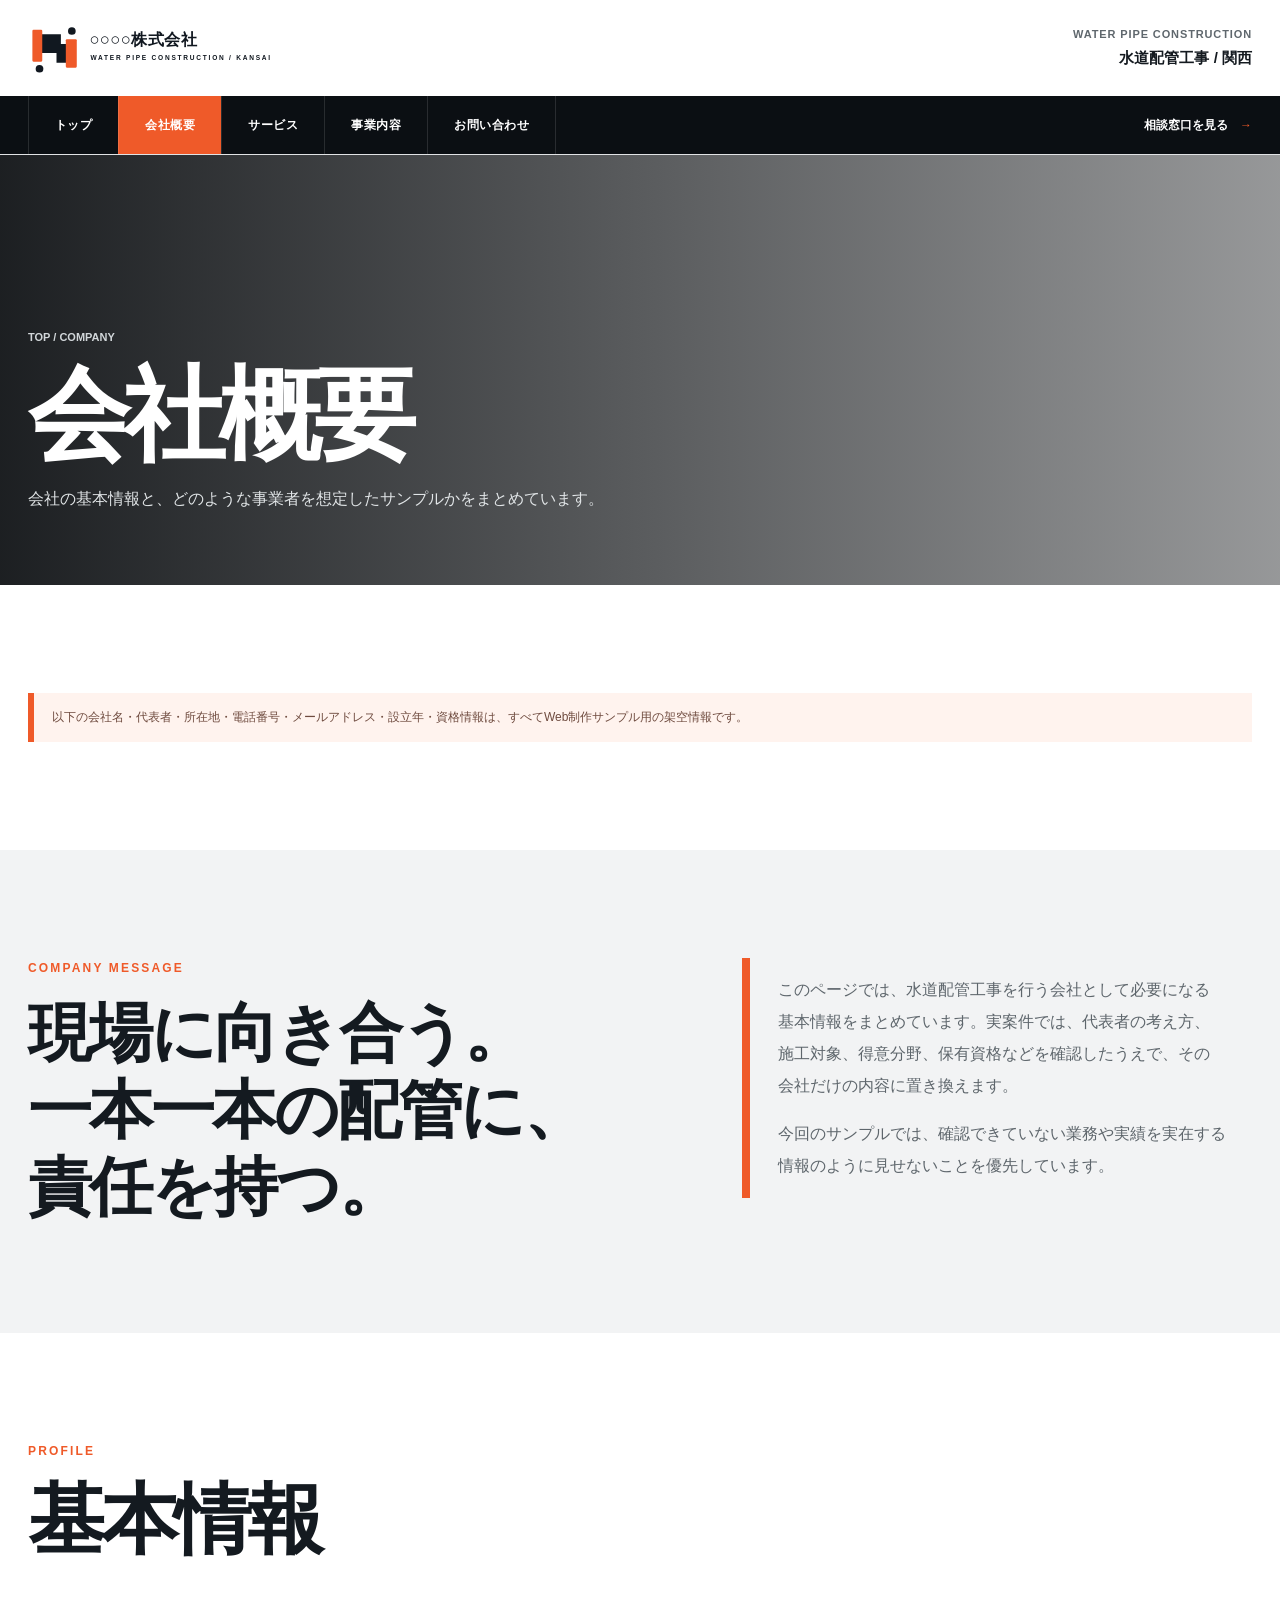
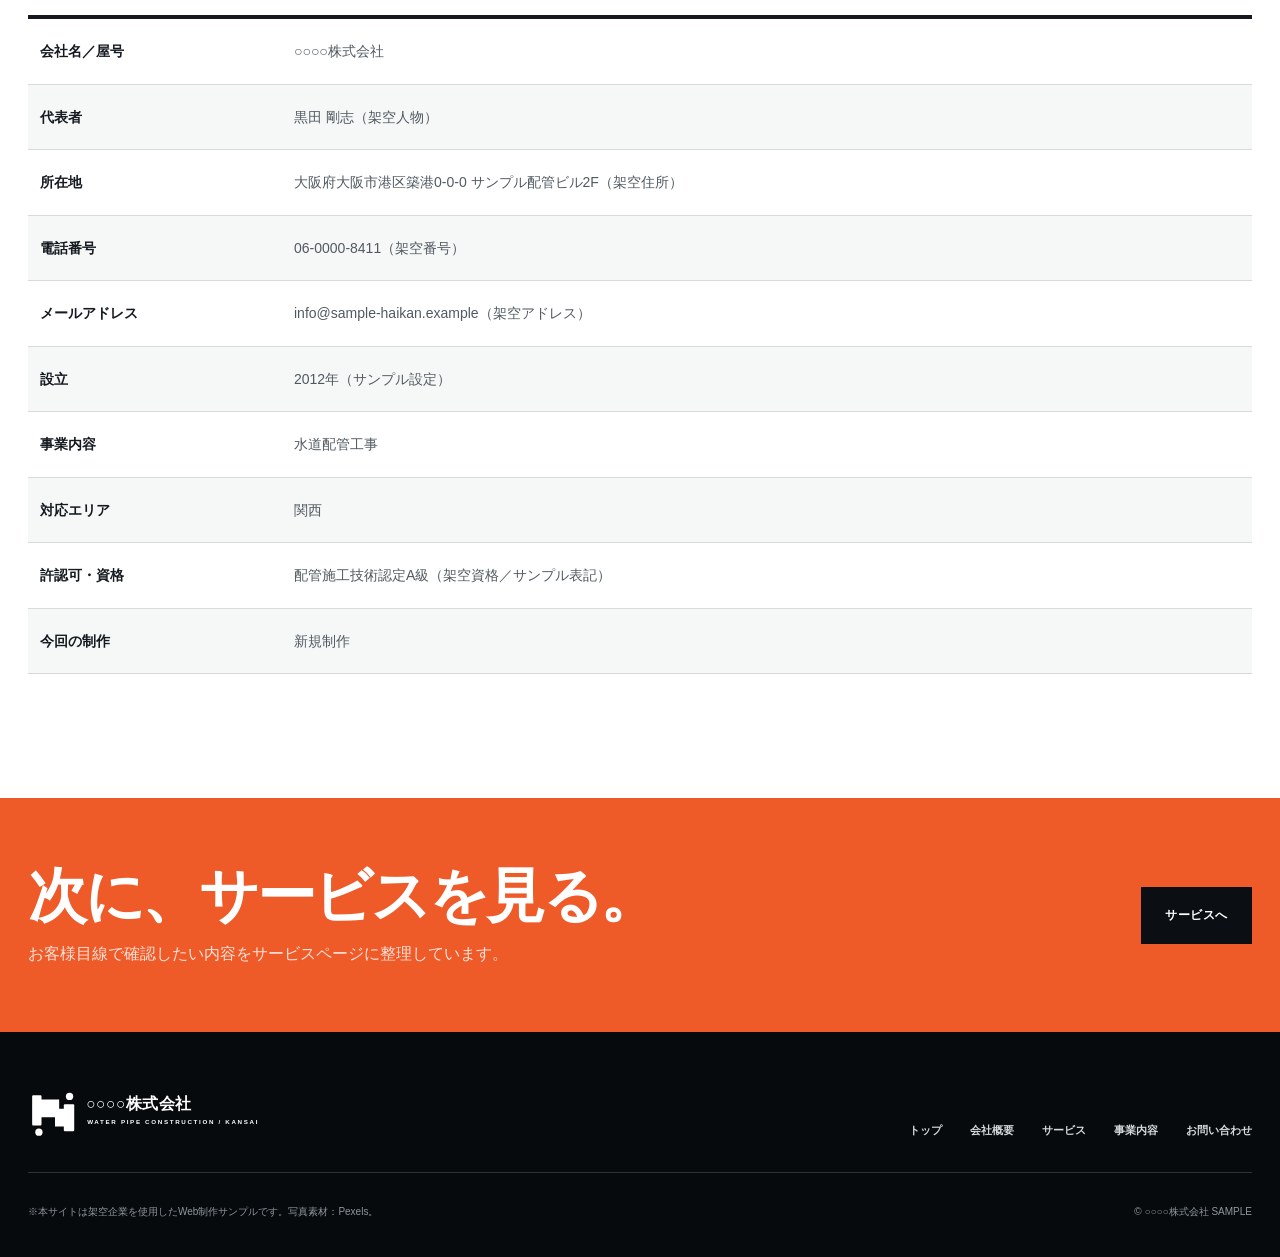
==== about.html @ ca03b002 "会社概要ページを作成" ====
<!doctype html>
<html lang="ja">
<head>
  <meta charset="utf-8">
  <meta name="viewport" content="width=device-width, initial-scale=1">
  <meta name="description" content="○○○○株式会社の会社概要サンプル。水道配管工事会社を想定した架空情報を掲載しています。">
  <title>会社概要 | ○○○○株式会社</title>
  <link rel="icon" href="assets/logo.svg" type="image/svg+xml">
  <link rel="stylesheet" href="css/style.css"><link rel="stylesheet" href="css/japanese-wrap.css">
</head>
<body>
<header class="site-header"><div class="container header-inner"><a class="logo" href="index.html"><img src="assets/logo.svg" alt="○○○○株式会社"></a><div class="header-right"><div class="header-tag">WATER PIPE CONSTRUCTION<strong>水道配管工事 / 関西</strong></div><button class="menu-button" type="button" aria-expanded="false">MENU</button></div></div><div class="main-nav"><div class="container nav-inner"><nav class="site-nav" aria-label="メインナビゲーション"><a href="index.html">トップ</a><a href="about.html" aria-current="page">会社概要</a><a href="service.html">サービス</a><a href="business.html">事業内容</a><a href="contact.html">お問い合わせ</a></nav><a class="nav-cta" href="contact.html">相談窓口を見る</a></div></div></header>
<main>
  <section class="page-hero about"><div class="container page-hero-inner"><p class="breadcrumb">TOP / COMPANY</p><h1>会社概要</h1><p>会社の基本情報と、どのような事業者を想定したサンプルかをまとめています。</p></div></section>
  <section class="section"><div class="container"><p class="sample-note">以下の会社名・代表者・所在地・電話番号・メールアドレス・設立年・資格情報は、すべてWeb制作サンプル用の架空情報です。</p></div></section>
  <section class="section section-light"><div class="container company-message"><div><p class="kicker">COMPANY MESSAGE</p><h2 class="jp-flow"><span class="jp-phrase">現場に向き合う。</span><wbr><span class="jp-phrase">一本一本の配管に、</span><wbr><span class="jp-phrase">責任を持つ。</span></h2></div><div class="side"><p>このページでは、水道配管工事を行う会社として必要になる基本情報をまとめています。実案件では、代表者の考え方、施工対象、得意分野、保有資格などを確認したうえで、その会社だけの内容に置き換えます。</p><p>今回のサンプルでは、確認できていない業務や実績を実在する情報のように見せないことを優先しています。</p></div></div></section>
  <section class="section"><div class="container"><p class="kicker">PROFILE</p><h2 class="display-title">基本情報</h2><dl class="company-table">
    <div class="company-row"><dt>会社名／屋号</dt><dd>○○○○株式会社</dd></div>
    <div class="company-row"><dt>代表者</dt><dd>黒田 剛志（架空人物）</dd></div>
    <div class="company-row"><dt>所在地</dt><dd>大阪府大阪市港区築港0-0-0 サンプル配管ビル2F（架空住所）</dd></div>
    <div class="company-row"><dt>電話番号</dt><dd>06-0000-8411（架空番号）</dd></div>
    <div class="company-row"><dt>メールアドレス</dt><dd>info@sample-haikan.example（架空アドレス）</dd></div>
    <div class="company-row"><dt>設立</dt><dd>2012年（サンプル設定）</dd></div>
    <div class="company-row"><dt>事業内容</dt><dd>水道配管工事</dd></div>
    <div class="company-row"><dt>対応エリア</dt><dd>関西</dd></div>
    <div class="company-row"><dt>許認可・資格</dt><dd>配管施工技術認定A級（架空資格／サンプル表記）</dd></div>
    <div class="company-row"><dt>今回の制作</dt><dd>新規制作</dd></div>
  </dl></div></section>
  <section class="cta"><div class="container cta-inner"><div><h2>次に、サービスを見る。</h2><p>お客様目線で確認したい内容をサービスページに整理しています。</p></div><a class="button button-dark" href="service.html">サービスへ</a></div></section>
</main>
<footer class="site-footer"><div class="container"><div class="footer-main"><a class="footer-logo" href="index.html"><img src="assets/logo.svg" alt="○○○○株式会社"></a><nav class="footer-nav" aria-label="フッターナビ"><a href="index.html">トップ</a><a href="about.html">会社概要</a><a href="service.html">サービス</a><a href="business.html">事業内容</a><a href="contact.html">お問い合わせ</a></nav></div><div class="footer-bottom"><p>※本サイトは架空企業を使用したWeb制作サンプルです。写真素材：Pexels。</p><p>© ○○○○株式会社 SAMPLE</p></div></div></footer><script src="js/main.js"></script>
</body></html>
---- css/style.css ----
:root{
  --black:#0b0f13;
  --ink:#141a20;
  --steel:#303a43;
  --gray:#6d747a;
  --line:#d8dadd;
  --light:#f2f3f4;
  --white:#fff;
  --orange:#ef5a29;
  --orange-deep:#c94319;
  --max:1240px;
}
*{box-sizing:border-box}
html{scroll-behavior:smooth}
body{margin:0;background:#fff;color:var(--ink);font-family:"Yu Gothic","Hiragino Kaku Gothic ProN",Meiryo,sans-serif;line-height:1.75;-webkit-font-smoothing:antialiased}
a{color:inherit;text-decoration:none}
img{display:block;max-width:100%}
button,input,textarea{font:inherit}
.container{width:min(calc(100% - 56px),var(--max));margin-inline:auto}
.section{padding:108px 0}
.section-dark{background:var(--black);color:#fff}
.section-light{background:var(--light)}
.kicker{margin:0 0 16px;color:var(--orange);font-family:Arial,sans-serif;font-size:12px;font-weight:900;letter-spacing:.18em;text-transform:uppercase}
.display-title{margin:0;font-size:clamp(42px,6vw,82px);font-weight:900;line-height:1.08;letter-spacing:-.05em}
.lead{max-width:760px;margin:24px 0 0;color:var(--gray);font-size:16px;line-height:2}
.section-dark .lead{color:#c8cdd1}
.sample-note{margin:0;padding:14px 18px;border-left:6px solid var(--orange);background:#fff3ee;color:#6f4b3f;font-size:12px}

/* header */
.site-header{position:relative;z-index:50;background:#fff;border-bottom:1px solid #e1e3e5}
.header-inner{min-height:96px;display:flex;align-items:center;justify-content:space-between;gap:30px}
.logo img{width:285px;height:auto}
.header-right{display:flex;align-items:center;gap:28px}
.header-tag{font-size:11px;font-weight:900;letter-spacing:.08em;color:#5f676d;text-align:right}
.header-tag strong{display:block;color:var(--ink);font-size:15px;letter-spacing:0}
.menu-button{display:none;border:0;background:var(--black);color:#fff;padding:12px 15px;font-size:11px;font-weight:900;letter-spacing:.12em}
.main-nav{background:var(--black);color:#fff}
.nav-inner{min-height:58px;display:flex;align-items:center;justify-content:space-between;gap:28px}
.site-nav{display:flex;align-items:stretch}
.site-nav a{display:flex;align-items:center;min-height:58px;padding:0 26px;border-left:1px solid rgba(255,255,255,.12);font-size:12px;font-weight:900;letter-spacing:.04em}
.site-nav a:last-child{border-right:1px solid rgba(255,255,255,.12)}
.site-nav a:hover,.site-nav a[aria-current="page"]{background:var(--orange)}
.nav-cta{display:inline-flex;align-items:center;gap:12px;color:#fff;font-size:12px;font-weight:900}
.nav-cta::after{content:"→";color:var(--orange)}

/* buttons */
.button{display:inline-flex;align-items:center;justify-content:center;min-width:205px;padding:16px 22px;border:2px solid var(--ink);background:#fff;color:var(--ink);font-size:12px;font-weight:900;letter-spacing:.05em;transition:.2s}
.button:hover{transform:translateY(-2px)}
.button-orange{border-color:var(--orange);background:var(--orange);color:#fff}
.button-orange:hover{background:var(--orange-deep);border-color:var(--orange-deep)}
.button-dark{border-color:var(--black);background:var(--black);color:#fff}
.button-white{border-color:#fff;background:#fff;color:var(--black)}
.text-link{display:inline-flex;align-items:center;gap:12px;font-size:12px;font-weight:900;border-bottom:2px solid var(--orange);padding-bottom:5px}

/* home hero */
.home-hero{position:relative;min-height:760px;background-image:linear-gradient(90deg,rgba(5,8,11,.90) 0%,rgba(5,8,11,.78) 44%,rgba(5,8,11,.28) 72%,rgba(5,8,11,.12) 100%),url("https://images.pexels.com/photos/27354191/pexels-photo-27354191/free-photo-of-welder-s-job.jpeg?auto=compress&dpr=1&w=1800");background-size:cover;background-position:center;color:#fff}
.hero-inner{min-height:760px;display:flex;flex-direction:column;justify-content:center;align-items:flex-start;padding:88px 0 110px}
.hero-tag{display:inline-flex;align-items:center;gap:14px;margin:0 0 26px;font-family:Arial,sans-serif;font-size:12px;font-weight:900;letter-spacing:.16em}
.hero-tag::before{content:"";width:54px;height:7px;background:var(--orange)}
.home-hero h1{max-width:1020px;margin:0;font-size:clamp(62px,9vw,122px);line-height:.93;letter-spacing:-.07em;font-weight:900;text-shadow:0 4px 26px rgba(0,0,0,.25)}
.home-hero h1 em{display:block;color:var(--orange);font-style:normal}
.hero-text{max-width:690px;margin:32px 0 0;color:#e4e7e9;font-size:16px;line-height:2}
.hero-actions{display:flex;gap:14px;flex-wrap:wrap;margin-top:34px}
.hero-corner{position:absolute;right:0;bottom:0;width:min(48vw,650px);background:var(--orange);color:#fff;padding:26px 40px 24px;display:grid;grid-template-columns:1fr 1fr;gap:26px}
.hero-corner small{display:block;font:900 10px/1.2 Arial,sans-serif;letter-spacing:.14em;opacity:.75}
.hero-corner strong{display:block;margin-top:5px;font-size:20px;line-height:1.35}

/* bold intro */
.intro-grid{display:grid;grid-template-columns:330px 1fr;gap:92px;align-items:start}
.intro-index{font:900 clamp(96px,13vw,170px)/.8 Arial,sans-serif;color:#e1e4e6;letter-spacing:-.09em}
.intro-copy h2{max-width:840px;margin:0;font-size:clamp(40px,5.4vw,72px);font-weight:900;line-height:1.18;letter-spacing:-.045em}
.intro-copy p{max-width:760px;margin:26px 0 0;color:var(--gray);font-size:15px;line-height:2}

/* services on home */
.impact-list{margin-top:54px;border-top:4px solid var(--ink)}
.impact-row{display:grid;grid-template-columns:130px 1fr 260px;gap:34px;align-items:center;padding:36px 0;border-bottom:1px solid var(--line)}
.impact-row .num{font:900 46px/1 Arial,sans-serif;color:#b5bac0}
.impact-row h3{margin:0;font-size:30px;line-height:1.35;font-weight:900}
.impact-row p{margin:8px 0 0;color:var(--gray);font-size:13px}
.impact-row aside{padding-left:22px;border-left:1px solid var(--line);color:#747a80;font-size:12px}

/* full photo statement */
.photo-statement{min-height:620px;position:relative;background-image:linear-gradient(90deg,rgba(7,10,13,.92),rgba(7,10,13,.45)),url("https://images.pexels.com/photos/16509869/pexels-photo-16509869/free-photo-of-close-up-of-man-using-a-spanner.jpeg?auto=compress&dpr=1&w=1800");background-size:cover;background-position:center;color:#fff}
.photo-statement-inner{min-height:620px;display:flex;align-items:center}
.photo-copy{max-width:760px;padding:90px 0}
.photo-copy h2{margin:0;font-size:clamp(44px,6.2vw,82px);font-weight:900;line-height:1.05;letter-spacing:-.05em}
.photo-copy p{max-width:650px;margin:26px 0 0;color:#e0e3e5;line-height:2}

/* page hero */
.page-hero{position:relative;min-height:430px;color:#fff;background-size:cover;background-position:center}
.page-hero::before{content:"";position:absolute;inset:0;background:linear-gradient(90deg,rgba(6,9,12,.91),rgba(6,9,12,.42))}
.page-hero.about{background-image:url("https://images.pexels.com/photos/29931974/pexels-photo-29931974/free-photo-of-construction-worker-inspecting-pipe-installation.jpeg?auto=compress&dpr=1&w=1800")}
.page-hero.service{background-image:url("https://images.pexels.com/photos/16509869/pexels-photo-16509869/free-photo-of-close-up-of-man-using-a-spanner.jpeg?auto=compress&dpr=1&w=1800")}
.page-hero.business{background-image:url("https://images.pexels.com/photos/27354191/pexels-photo-27354191/free-photo-of-welder-s-job.jpeg?auto=compress&dpr=1&w=1800")}
.page-hero.contact{background-image:url("https://images.pexels.com/photos/29931974/pexels-photo-29931974/free-photo-of-construction-worker-inspecting-pipe-installation.jpeg?auto=compress&dpr=1&w=1800")}
.page-hero-inner{position:relative;z-index:1;min-height:430px;display:flex;flex-direction:column;justify-content:flex-end;padding:72px 0}
.breadcrumb{margin:0 0 18px;font-size:11px;font-weight:800;color:#d2d7da}
.page-hero h1{margin:0;font-size:clamp(58px,8vw,104px);line-height:.95;font-weight:900;letter-spacing:-.065em}
.page-hero p:last-child{max-width:760px;margin:22px 0 0;color:#e1e5e7}

/* company */
.company-message{display:grid;grid-template-columns:1.1fr .9fr;gap:90px;align-items:start}
.company-message h2{margin:0;font-size:clamp(38px,5vw,68px);line-height:1.2;font-weight:900;letter-spacing:-.04em}
.company-message .side{border-left:8px solid var(--orange);padding-left:28px;color:#5e666c;line-height:2}
.company-table{margin-top:54px;border-top:4px solid var(--ink)}
.company-row{display:grid;grid-template-columns:220px 1fr;gap:34px;padding:20px 12px;border-bottom:1px solid var(--line);font-size:14px}
.company-row:nth-child(even){background:#f6f7f7}
.company-row dt{font-weight:900}
.company-row dd{margin:0;color:#515a61}

/* service page */
.service-wall{margin-top:52px}
.service-band{display:grid;grid-template-columns:190px 1fr;min-height:300px;border-top:1px solid var(--line)}
.service-band:last-child{border-bottom:1px solid var(--line)}
.service-label{display:flex;flex-direction:column;justify-content:space-between;padding:36px 30px 36px 0;border-right:1px solid var(--line)}
.service-label strong{font:900 58px/1 Arial,sans-serif;color:#b5bac0}
.service-label small{font:900 11px/1.4 Arial,sans-serif;letter-spacing:.14em;color:var(--orange)}
.service-body{display:flex;flex-direction:column;justify-content:center;padding:42px 0 42px 56px}
.service-body h2{margin:0;font-size:clamp(34px,4.2vw,56px);line-height:1.25;font-weight:900}
.service-body p{max-width:760px;margin:18px 0 0;color:var(--gray)}
.service-band:nth-child(even){background:#f5f6f6}

/* business */
.business-stack{margin-top:48px;display:grid;gap:18px}
.business-block{position:relative;overflow:hidden;display:grid;grid-template-columns:220px 1fr;padding:40px 44px;background:var(--black);color:#fff}
.business-block::after{content:attr(data-no);position:absolute;right:-10px;bottom:-36px;font:900 150px/1 Arial,sans-serif;color:rgba(255,255,255,.05)}
.business-block .label{font:900 11px/1.5 Arial,sans-serif;letter-spacing:.15em;color:#ff9a77}
.business-block h2{margin:0;font-size:34px;font-weight:900;line-height:1.3}
.business-block p{max-width:760px;margin:12px 0 0;color:#c7cdd1}
.business-note{margin-top:18px;padding-top:16px;border-top:1px solid rgba(255,255,255,.18);font-size:12px;color:#aeb6bc}

/* contact */
.contact-grid{display:grid;grid-template-columns:420px 1fr;gap:72px;align-items:start}
.contact-panel{background:var(--black);color:#fff;padding:40px 38px}
.contact-panel h2{margin:0;font-size:34px;font-weight:900}
.contact-panel p{color:#c8cdd1;font-size:13px}
.contact-data{margin-top:30px;border-top:1px solid rgba(255,255,255,.2)}
.contact-data div{padding:18px 0;border-bottom:1px solid rgba(255,255,255,.14)}
.contact-data span{display:block;color:#ff936f;font:900 10px/1.3 Arial,sans-serif;letter-spacing:.14em}
.contact-data strong{display:block;margin-top:5px;font-size:17px}
.contact-form{padding:0}
.form-head{padding-bottom:24px;border-bottom:4px solid var(--ink)}
.form-head h2{margin:0;font-size:38px;font-weight:900}
.form-grid{display:grid;grid-template-columns:1fr 1fr;gap:24px 30px;margin-top:30px}
.contact-form label{display:block;font-size:12px;font-weight:900}
.contact-form .full{grid-column:1/-1}
.contact-form input,.contact-form textarea{width:100%;margin-top:9px;padding:14px 12px;border:1px solid #bbc0c4;background:#fff;outline:none;border-radius:0}
.contact-form input:focus,.contact-form textarea:focus{border-color:var(--orange);box-shadow:0 0 0 2px rgba(239,90,41,.12)}
.form-actions{display:flex;align-items:center;justify-content:space-between;gap:20px;margin-top:30px}
.form-note{margin:0;color:#737b81;font-size:11px}

/* cta / footer */
.cta{background:var(--orange);color:#fff}
.cta-inner{display:grid;grid-template-columns:1fr auto;gap:50px;align-items:center;padding:64px 0}
.cta h2{margin:0;font-size:clamp(34px,4.6vw,60px);font-weight:900;line-height:1.15;letter-spacing:-.04em}
.cta p{margin:10px 0 0;color:#ffe3d8}
.site-footer{background:#070a0d;color:#fff}
.footer-main{display:grid;grid-template-columns:1fr auto;gap:50px;align-items:end;padding:54px 0 32px}
.footer-logo img{width:270px;filter:brightness(0) invert(1)}
.footer-nav{display:flex;gap:18px 28px;flex-wrap:wrap;justify-content:flex-end;color:#d4d8db;font-size:11px;font-weight:800}
.footer-bottom{display:flex;justify-content:space-between;gap:24px;padding:20px 0 26px;border-top:1px solid rgba(255,255,255,.16);color:#8e979e;font-size:10px}

@media(max-width:980px){
  .header-tag{display:none}
  .menu-button{display:block}
  .main-nav{position:relative}
  .nav-inner{min-height:0;display:block}
  .site-nav{display:none}
  .site-nav.open{display:flex;position:absolute;z-index:60;left:0;right:0;top:0;flex-direction:column;background:#0b0f13}
  .site-nav.open a{min-height:52px;border:0;border-bottom:1px solid rgba(255,255,255,.12)}
  .nav-cta{display:none}
  .home-hero,.hero-inner{min-height:680px}
  .hero-corner{position:static;width:100%}
  .intro-grid{grid-template-columns:1fr;gap:34px}
  .intro-index{font-size:96px}
  .impact-row{grid-template-columns:90px 1fr}
  .impact-row aside{grid-column:2;padding-left:0;border-left:0}
  .company-message{grid-template-columns:1fr;gap:40px}
  .contact-grid{grid-template-columns:1fr;gap:46px}
}
@media(max-width:760px){
  .container{width:min(calc(100% - 30px),var(--max))}
  .section{padding:76px 0}
  .header-inner{min-height:80px}
  .logo img{width:220px}
  .home-hero{min-height:650px;background-position:58% center}
  .hero-inner{min-height:650px;padding:74px 0 90px}
  .home-hero h1{font-size:clamp(54px,17vw,84px)}
  .hero-text{font-size:14px}
  .hero-corner{grid-template-columns:1fr;padding:22px 20px}
  .display-title{font-size:42px}
  .intro-copy h2{font-size:42px}
  .impact-row{grid-template-columns:64px 1fr;gap:18px;padding:28px 0}
  .impact-row .num{font-size:34px}
  .impact-row h3{font-size:23px}
  .photo-statement,.photo-statement-inner{min-height:520px}
  .page-hero,.page-hero-inner{min-height:360px}
  .page-hero h1{font-size:58px}
  .company-row{grid-template-columns:1fr;gap:5px;padding:16px 8px}
  .service-band{grid-template-columns:1fr;min-height:0}
  .service-label{flex-direction:row;align-items:center;padding:24px 0;border-right:0;border-bottom:1px solid var(--line)}
  .service-label strong{font-size:42px}
  .service-body{padding:30px 0 38px}
  .business-block{grid-template-columns:1fr;gap:14px;padding:32px 24px}
  .form-grid{grid-template-columns:1fr}
  .contact-form .full{grid-column:auto}
  .form-actions{align-items:flex-start;flex-direction:column}
  .cta-inner{grid-template-columns:1fr;gap:24px}
  .footer-main{grid-template-columns:1fr;align-items:start}
  .footer-nav{justify-content:flex-start}
  .footer-bottom{flex-direction:column}
}
---- css/japanese-wrap.css ----
html[lang="ja"],body{line-break:strict;word-break:normal;overflow-wrap:normal;hyphens:none}
@supports (word-break:auto-phrase){
  html[lang="ja"],body{word-break:auto-phrase}
  p,li,dt,dd,label,.hero-text,.lead,.page-hero p,.impact-row p,.service-body p,.business-block p,.company-message p,.form-note{word-break:auto-phrase;text-wrap:pretty}
  h1,h2,h3,.display-title{word-break:auto-phrase;text-wrap:balance}
}
.jp-flow{line-break:strict;overflow-wrap:normal;hyphens:none}
@supports not (word-break:auto-phrase){
  .jp-flow{word-break:keep-all}
  .jp-flow .jp-phrase{display:inline-block;max-width:100%;white-space:nowrap}
  .jp-flow wbr{display:inline}
}
@supports (word-break:auto-phrase){
  .jp-flow .jp-phrase{display:inline;max-width:none;white-space:normal}
  .jp-flow wbr{display:none}
}
.header-inner>*,.hero-inner>*,.intro-grid>*,.impact-row>*,.company-message>*,.company-row>*,.service-band>*,.business-block>*,.contact-grid>*,.form-grid>*,.cta-inner>*{min-width:0}
@media(max-width:760px){p,li,dt,dd,label{max-width:100%}}
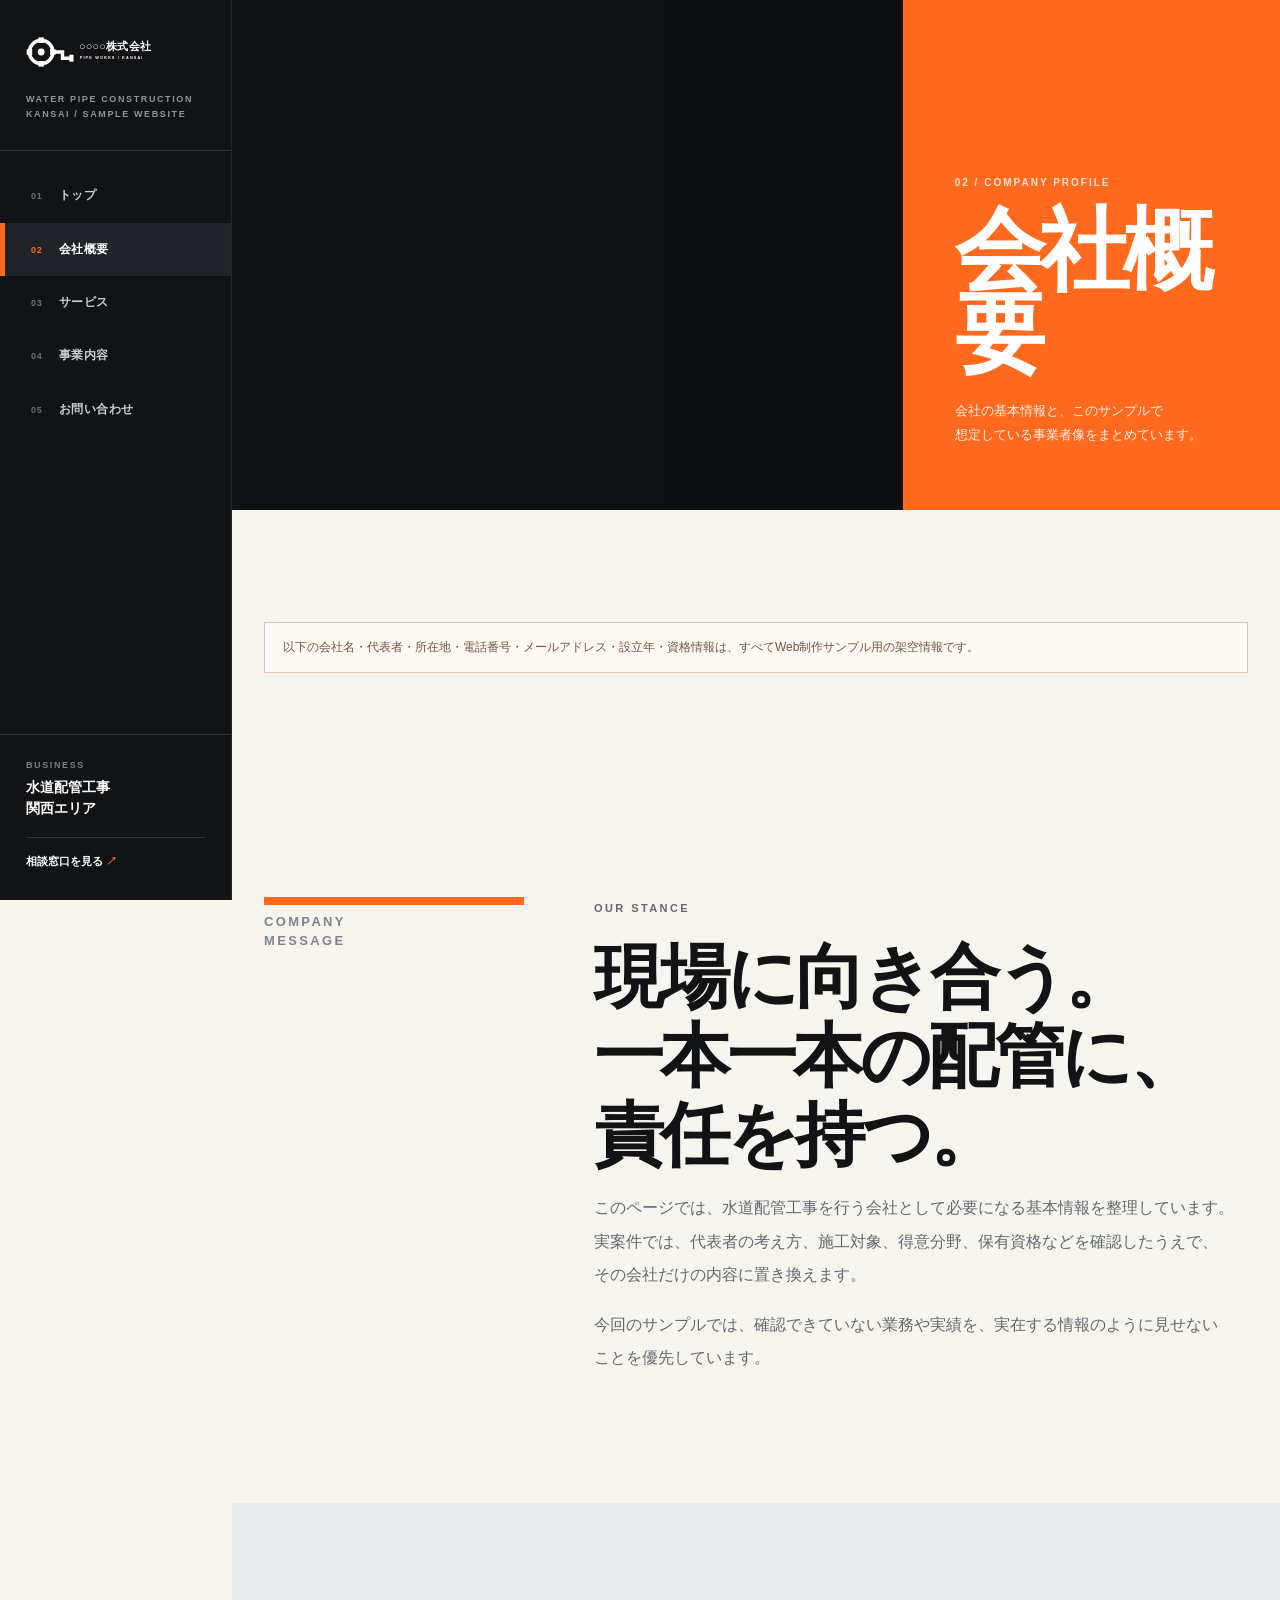
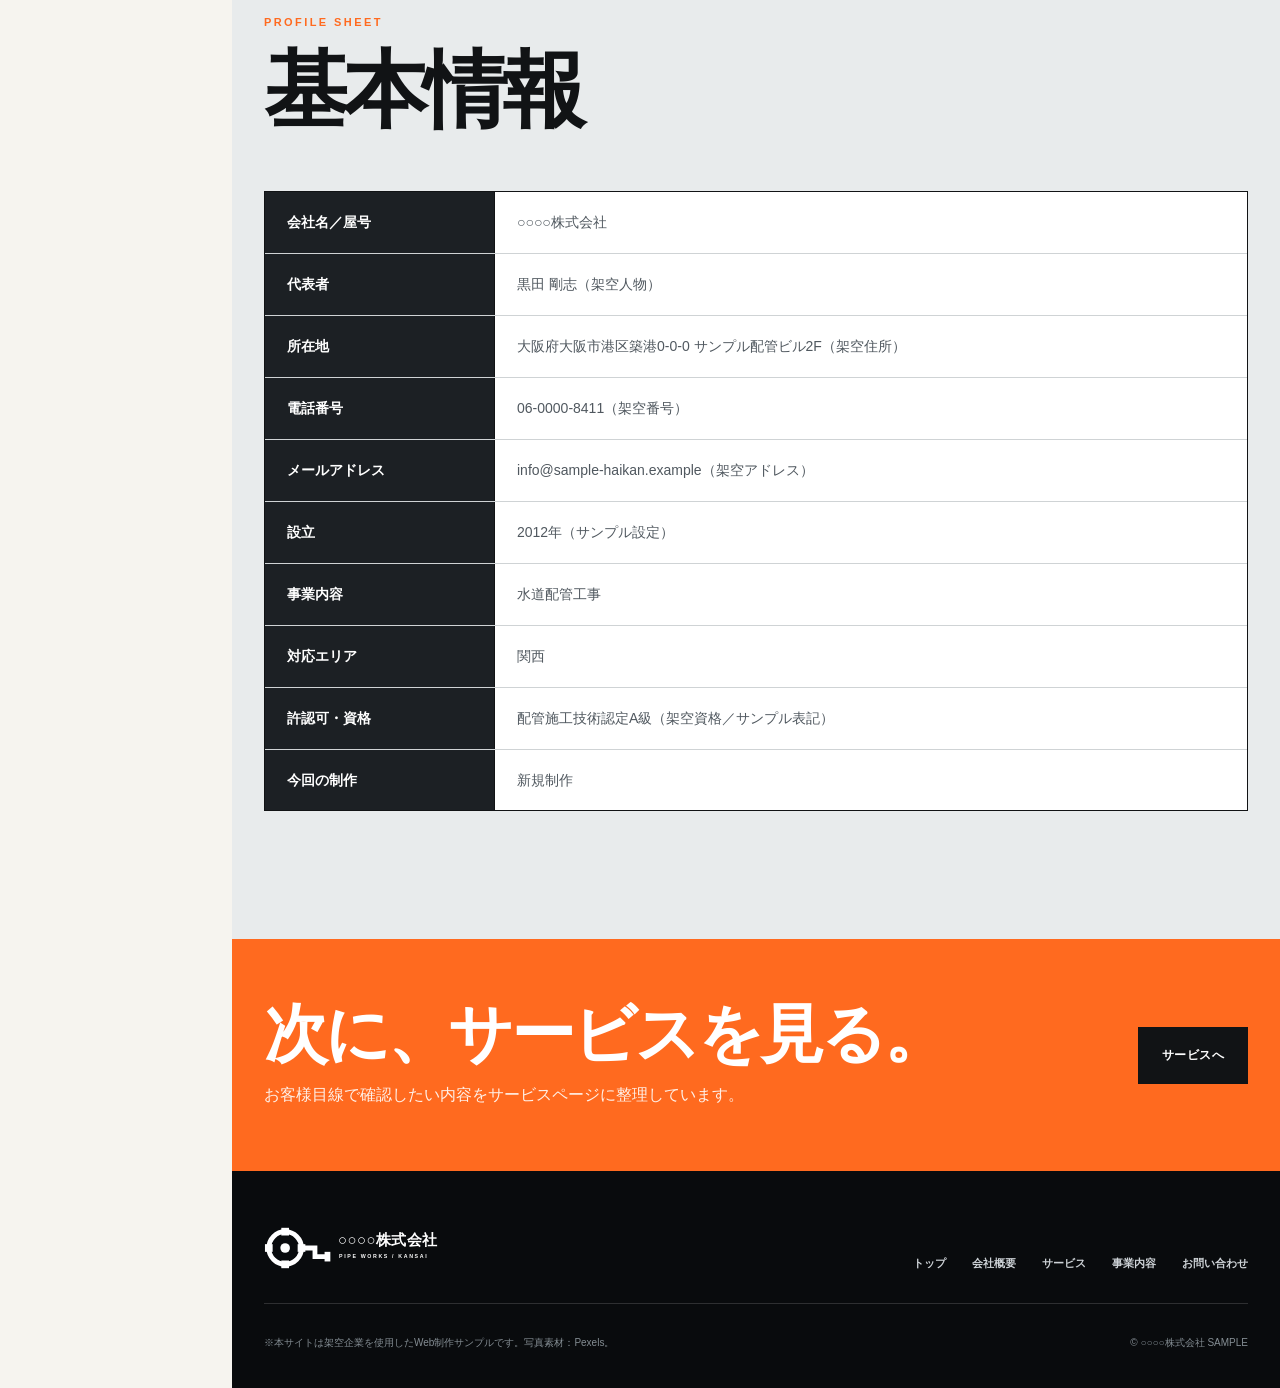
==== commit e8f8647c: "会社概要をサイドレール型レイアウトへ刷新" ====
--- a/about.html
+++ b/about.html
@@ -1,20 +1,21 @@
 <!doctype html>
 <html lang="ja">
 <head>
-  <meta charset="utf-8">
-  <meta name="viewport" content="width=device-width, initial-scale=1">
+  <meta charset="utf-8"><meta name="viewport" content="width=device-width, initial-scale=1">
   <meta name="description" content="○○○○株式会社の会社概要サンプル。水道配管工事会社を想定した架空情報を掲載しています。">
   <title>会社概要 | ○○○○株式会社</title>
-  <link rel="icon" href="assets/logo.svg" type="image/svg+xml">
-  <link rel="stylesheet" href="css/style.css"><link rel="stylesheet" href="css/japanese-wrap.css">
+  <link rel="icon" href="assets/logo.svg" type="image/svg+xml"><link rel="stylesheet" href="css/style.css"><link rel="stylesheet" href="css/japanese-wrap.css">
 </head>
 <body>
-<header class="site-header"><div class="container header-inner"><a class="logo" href="index.html"><img src="assets/logo.svg" alt="○○○○株式会社"></a><div class="header-right"><div class="header-tag">WATER PIPE CONSTRUCTION<strong>水道配管工事 / 関西</strong></div><button class="menu-button" type="button" aria-expanded="false">MENU</button></div></div><div class="main-nav"><div class="container nav-inner"><nav class="site-nav" aria-label="メインナビゲーション"><a href="index.html">トップ</a><a href="about.html" aria-current="page">会社概要</a><a href="service.html">サービス</a><a href="business.html">事業内容</a><a href="contact.html">お問い合わせ</a></nav><a class="nav-cta" href="contact.html">相談窓口を見る</a></div></div></header>
-<main>
-  <section class="page-hero about"><div class="container page-hero-inner"><p class="breadcrumb">TOP / COMPANY</p><h1>会社概要</h1><p>会社の基本情報と、どのような事業者を想定したサンプルかをまとめています。</p></div></section>
+<aside class="site-rail"><div class="rail-brand"><a href="index.html"><img src="assets/logo.svg" alt="○○○○株式会社"></a><p class="rail-code">WATER PIPE CONSTRUCTION<br>KANSAI / SAMPLE WEBSITE</p></div><button class="menu-button" type="button" aria-expanded="false">MENU</button><nav class="site-nav rail-nav" aria-label="メインナビゲーション"><a data-no="01" href="index.html">トップ</a><a data-no="02" href="about.html" aria-current="page">会社概要</a><a data-no="03" href="service.html">サービス</a><a data-no="04" href="business.html">事業内容</a><a data-no="05" href="contact.html">お問い合わせ</a></nav><div class="rail-foot"><span>BUSINESS</span><strong>水道配管工事<br>関西エリア</strong><a class="rail-contact" href="contact.html">相談窓口を見る</a></div></aside>
+<main class="site-main">
+  <section class="page-hero about"><div class="page-hero-photo" aria-hidden="true"></div><div class="page-hero-title"><small>02 / COMPANY PROFILE</small><h1>会社概要</h1><p>会社の基本情報と、このサンプルで想定している事業者像をまとめています。</p></div></section>
+
   <section class="section"><div class="container"><p class="sample-note">以下の会社名・代表者・所在地・電話番号・メールアドレス・設立年・資格情報は、すべてWeb制作サンプル用の架空情報です。</p></div></section>
-  <section class="section section-light"><div class="container company-message"><div><p class="kicker">COMPANY MESSAGE</p><h2 class="jp-flow"><span class="jp-phrase">現場に向き合う。</span><wbr><span class="jp-phrase">一本一本の配管に、</span><wbr><span class="jp-phrase">責任を持つ。</span></h2></div><div class="side"><p>このページでは、水道配管工事を行う会社として必要になる基本情報をまとめています。実案件では、代表者の考え方、施工対象、得意分野、保有資格などを確認したうえで、その会社だけの内容に置き換えます。</p><p>今回のサンプルでは、確認できていない業務や実績を実在する情報のように見せないことを優先しています。</p></div></div></section>
-  <section class="section"><div class="container"><p class="kicker">PROFILE</p><h2 class="display-title">基本情報</h2><dl class="company-table">
+
+  <section class="section"><div class="container company-lead"><div class="vertical-label">COMPANY<br>MESSAGE</div><div class="company-copy"><p class="kicker">OUR STANCE</p><h2 class="jp-flow"><span class="jp-phrase">現場に向き合う。</span><wbr><span class="jp-phrase">一本一本の配管に、</span><wbr><span class="jp-phrase">責任を持つ。</span></h2><p>このページでは、水道配管工事を行う会社として必要になる基本情報を整理しています。実案件では、代表者の考え方、施工対象、得意分野、保有資格などを確認したうえで、その会社だけの内容に置き換えます。</p><p>今回のサンプルでは、確認できていない業務や実績を、実在する情報のように見せないことを優先しています。</p></div></div></section>
+
+  <section class="section" style="background:#e8ebec"><div class="container"><p class="kicker">PROFILE SHEET</p><h2 class="display-title">基本情報</h2><dl class="company-sheet">
     <div class="company-row"><dt>会社名／屋号</dt><dd>○○○○株式会社</dd></div>
     <div class="company-row"><dt>代表者</dt><dd>黒田 剛志（架空人物）</dd></div>
     <div class="company-row"><dt>所在地</dt><dd>大阪府大阪市港区築港0-0-0 サンプル配管ビル2F（架空住所）</dd></div>
@@ -26,6 +27,7 @@
     <div class="company-row"><dt>許認可・資格</dt><dd>配管施工技術認定A級（架空資格／サンプル表記）</dd></div>
     <div class="company-row"><dt>今回の制作</dt><dd>新規制作</dd></div>
   </dl></div></section>
+
   <section class="cta"><div class="container cta-inner"><div><h2>次に、サービスを見る。</h2><p>お客様目線で確認したい内容をサービスページに整理しています。</p></div><a class="button button-dark" href="service.html">サービスへ</a></div></section>
 </main>
 <footer class="site-footer"><div class="container"><div class="footer-main"><a class="footer-logo" href="index.html"><img src="assets/logo.svg" alt="○○○○株式会社"></a><nav class="footer-nav" aria-label="フッターナビ"><a href="index.html">トップ</a><a href="about.html">会社概要</a><a href="service.html">サービス</a><a href="business.html">事業内容</a><a href="contact.html">お問い合わせ</a></nav></div><div class="footer-bottom"><p>※本サイトは架空企業を使用したWeb制作サンプルです。写真素材：Pexels。</p><p>© ○○○○株式会社 SAMPLE</p></div></div></footer><script src="js/main.js"></script>
--- a/css/style.css
+++ b/css/style.css
@@ -1,212 +1,249 @@
 :root{
-  --black:#0b0f13;
-  --ink:#141a20;
-  --steel:#303a43;
-  --gray:#6d747a;
-  --line:#d8dadd;
-  --light:#f2f3f4;
+  --coal:#111315;
+  --coal-2:#1c2024;
+  --steel:#606a72;
+  --fog:#e8ebec;
+  --paper:#f6f4ef;
   --white:#fff;
-  --orange:#ef5a29;
-  --orange-deep:#c94319;
-  --max:1240px;
+  --signal:#ff6a1f;
+  --signal-dark:#d84b06;
+  --blue:#2e5c7a;
+  --line:#cfd3d5;
+  --rail:232px;
+  --max:1280px;
 }
 *{box-sizing:border-box}
 html{scroll-behavior:smooth}
-body{margin:0;background:#fff;color:var(--ink);font-family:"Yu Gothic","Hiragino Kaku Gothic ProN",Meiryo,sans-serif;line-height:1.75;-webkit-font-smoothing:antialiased}
+body{margin:0;background:var(--paper);color:var(--coal);font-family:"Yu Gothic","Hiragino Kaku Gothic ProN",Meiryo,sans-serif;line-height:1.78;-webkit-font-smoothing:antialiased}
 a{color:inherit;text-decoration:none}
 img{display:block;max-width:100%}
 button,input,textarea{font:inherit}
-.container{width:min(calc(100% - 56px),var(--max));margin-inline:auto}
-.section{padding:108px 0}
-.section-dark{background:var(--black);color:#fff}
-.section-light{background:var(--light)}
-.kicker{margin:0 0 16px;color:var(--orange);font-family:Arial,sans-serif;font-size:12px;font-weight:900;letter-spacing:.18em;text-transform:uppercase}
-.display-title{margin:0;font-size:clamp(42px,6vw,82px);font-weight:900;line-height:1.08;letter-spacing:-.05em}
-.lead{max-width:760px;margin:24px 0 0;color:var(--gray);font-size:16px;line-height:2}
-.section-dark .lead{color:#c8cdd1}
-.sample-note{margin:0;padding:14px 18px;border-left:6px solid var(--orange);background:#fff3ee;color:#6f4b3f;font-size:12px}
-
-/* header */
-.site-header{position:relative;z-index:50;background:#fff;border-bottom:1px solid #e1e3e5}
-.header-inner{min-height:96px;display:flex;align-items:center;justify-content:space-between;gap:30px}
-.logo img{width:285px;height:auto}
-.header-right{display:flex;align-items:center;gap:28px}
-.header-tag{font-size:11px;font-weight:900;letter-spacing:.08em;color:#5f676d;text-align:right}
-.header-tag strong{display:block;color:var(--ink);font-size:15px;letter-spacing:0}
-.menu-button{display:none;border:0;background:var(--black);color:#fff;padding:12px 15px;font-size:11px;font-weight:900;letter-spacing:.12em}
-.main-nav{background:var(--black);color:#fff}
-.nav-inner{min-height:58px;display:flex;align-items:center;justify-content:space-between;gap:28px}
-.site-nav{display:flex;align-items:stretch}
-.site-nav a{display:flex;align-items:center;min-height:58px;padding:0 26px;border-left:1px solid rgba(255,255,255,.12);font-size:12px;font-weight:900;letter-spacing:.04em}
-.site-nav a:last-child{border-right:1px solid rgba(255,255,255,.12)}
-.site-nav a:hover,.site-nav a[aria-current="page"]{background:var(--orange)}
-.nav-cta{display:inline-flex;align-items:center;gap:12px;color:#fff;font-size:12px;font-weight:900}
-.nav-cta::after{content:"→";color:var(--orange)}
-
-/* buttons */
-.button{display:inline-flex;align-items:center;justify-content:center;min-width:205px;padding:16px 22px;border:2px solid var(--ink);background:#fff;color:var(--ink);font-size:12px;font-weight:900;letter-spacing:.05em;transition:.2s}
+.container{width:min(calc(100% - 64px),var(--max));margin-inline:auto}
+.section{padding:112px 0}
+.kicker{margin:0 0 18px;color:var(--signal);font:900 11px/1.3 Arial,sans-serif;letter-spacing:.22em;text-transform:uppercase}
+.display-title{margin:0;font-size:clamp(44px,6.6vw,88px);font-weight:900;line-height:1.02;letter-spacing:-.055em}
+.lead{max-width:780px;margin:26px 0 0;color:#616970;font-size:16px;line-height:2.05}
+.sample-note{margin:0;padding:14px 18px;border:1px solid #e1c4b5;background:#fff8f3;color:#755444;font-size:12px}
+.button{display:inline-flex;align-items:center;justify-content:center;min-width:210px;padding:16px 22px;border:2px solid currentColor;background:transparent;font-size:12px;font-weight:900;letter-spacing:.04em;transition:.2s}
 .button:hover{transform:translateY(-2px)}
-.button-orange{border-color:var(--orange);background:var(--orange);color:#fff}
-.button-orange:hover{background:var(--orange-deep);border-color:var(--orange-deep)}
-.button-dark{border-color:var(--black);background:var(--black);color:#fff}
-.button-white{border-color:#fff;background:#fff;color:var(--black)}
-.text-link{display:inline-flex;align-items:center;gap:12px;font-size:12px;font-weight:900;border-bottom:2px solid var(--orange);padding-bottom:5px}
-
-/* home hero */
-.home-hero{position:relative;min-height:760px;background-image:linear-gradient(90deg,rgba(5,8,11,.90) 0%,rgba(5,8,11,.78) 44%,rgba(5,8,11,.28) 72%,rgba(5,8,11,.12) 100%),url("https://images.pexels.com/photos/27354191/pexels-photo-27354191/free-photo-of-welder-s-job.jpeg?auto=compress&dpr=1&w=1800");background-size:cover;background-position:center;color:#fff}
-.hero-inner{min-height:760px;display:flex;flex-direction:column;justify-content:center;align-items:flex-start;padding:88px 0 110px}
-.hero-tag{display:inline-flex;align-items:center;gap:14px;margin:0 0 26px;font-family:Arial,sans-serif;font-size:12px;font-weight:900;letter-spacing:.16em}
-.hero-tag::before{content:"";width:54px;height:7px;background:var(--orange)}
-.home-hero h1{max-width:1020px;margin:0;font-size:clamp(62px,9vw,122px);line-height:.93;letter-spacing:-.07em;font-weight:900;text-shadow:0 4px 26px rgba(0,0,0,.25)}
-.home-hero h1 em{display:block;color:var(--orange);font-style:normal}
-.hero-text{max-width:690px;margin:32px 0 0;color:#e4e7e9;font-size:16px;line-height:2}
+.button-signal{background:var(--signal);border-color:var(--signal);color:#fff}
+.button-signal:hover{background:var(--signal-dark);border-color:var(--signal-dark)}
+.button-dark{background:var(--coal);border-color:var(--coal);color:#fff}
+.button-light{border-color:#fff;color:#fff}
+
+/* fixed industrial rail */
+.site-rail{position:fixed;inset:0 auto 0 0;width:var(--rail);z-index:60;display:flex;flex-direction:column;background:var(--coal);color:#fff;border-right:1px solid rgba(255,255,255,.08)}
+.rail-brand{padding:34px 26px 28px;border-bottom:1px solid rgba(255,255,255,.14)}
+.rail-brand img{width:180px;filter:brightness(0) invert(1)}
+.rail-code{margin:22px 0 0;color:#8c959c;font:700 9px/1.7 Arial,sans-serif;letter-spacing:.18em}
+.rail-nav{display:flex;flex-direction:column;padding:18px 0}
+.rail-nav a{position:relative;padding:16px 26px;color:#c9ced2;font-size:12px;font-weight:900;letter-spacing:.04em;border-left:5px solid transparent}
+.rail-nav a::before{content:attr(data-no);display:inline-block;width:28px;color:#68717a;font:900 9px Arial,sans-serif;letter-spacing:.08em}
+.rail-nav a:hover,.rail-nav a[aria-current="page"]{color:#fff;background:#202429;border-left-color:var(--signal)}
+.rail-nav a[aria-current="page"]::before{color:var(--signal)}
+.rail-foot{margin-top:auto;padding:24px 26px 28px;border-top:1px solid rgba(255,255,255,.14)}
+.rail-foot span{display:block;color:#777f86;font:800 9px/1.4 Arial,sans-serif;letter-spacing:.18em}
+.rail-foot strong{display:block;margin-top:6px;font-size:14px;line-height:1.5}
+.rail-contact{display:block;margin-top:18px;padding-top:14px;border-top:1px solid rgba(255,255,255,.13);color:#fff;font-size:11px;font-weight:900}
+.rail-contact::after{content:" ↗";color:var(--signal)}
+.menu-button{display:none}
+.site-main{margin-left:var(--rail);min-width:0}
+
+/* home hero: industrial poster */
+.hero-poster{position:relative;min-height:780px;overflow:hidden;color:#fff;background-image:linear-gradient(180deg,rgba(8,10,12,.12) 0%,rgba(8,10,12,.22) 42%,rgba(8,10,12,.88) 100%),url("https://images.pexels.com/photos/27354191/pexels-photo-27354191/free-photo-of-welder-s-job.jpeg?auto=compress&dpr=1&w=1800");background-size:cover;background-position:center}
+.hero-poster::before{content:"";position:absolute;left:0;top:0;width:18px;height:100%;background:var(--signal)}
+.hero-poster::after{content:"";position:absolute;right:-70px;top:120px;width:230px;height:230px;border:26px solid rgba(255,106,31,.72);transform:rotate(45deg)}
+.hero-content{position:relative;z-index:2;min-height:780px;display:flex;flex-direction:column;justify-content:flex-end;padding:92px 0 76px}
+.hero-kicker{margin:0 0 20px;font:900 12px/1.3 Arial,sans-serif;letter-spacing:.22em;color:#fff}
+.hero-poster h1{max-width:1080px;margin:0;font-size:clamp(66px,9.4vw,138px);font-weight:900;line-height:.88;letter-spacing:-.075em;text-shadow:0 5px 24px rgba(0,0,0,.28)}
+.hero-poster h1 em{display:inline;color:var(--signal);font-style:normal}
+.hero-text{max-width:720px;margin:30px 0 0;color:#e4e6e8;font-size:16px;line-height:2}
 .hero-actions{display:flex;gap:14px;flex-wrap:wrap;margin-top:34px}
-.hero-corner{position:absolute;right:0;bottom:0;width:min(48vw,650px);background:var(--orange);color:#fff;padding:26px 40px 24px;display:grid;grid-template-columns:1fr 1fr;gap:26px}
-.hero-corner small{display:block;font:900 10px/1.2 Arial,sans-serif;letter-spacing:.14em;opacity:.75}
-.hero-corner strong{display:block;margin-top:5px;font-size:20px;line-height:1.35}
-
-/* bold intro */
-.intro-grid{display:grid;grid-template-columns:330px 1fr;gap:92px;align-items:start}
-.intro-index{font:900 clamp(96px,13vw,170px)/.8 Arial,sans-serif;color:#e1e4e6;letter-spacing:-.09em}
-.intro-copy h2{max-width:840px;margin:0;font-size:clamp(40px,5.4vw,72px);font-weight:900;line-height:1.18;letter-spacing:-.045em}
-.intro-copy p{max-width:760px;margin:26px 0 0;color:var(--gray);font-size:15px;line-height:2}
-
-/* services on home */
-.impact-list{margin-top:54px;border-top:4px solid var(--ink)}
-.impact-row{display:grid;grid-template-columns:130px 1fr 260px;gap:34px;align-items:center;padding:36px 0;border-bottom:1px solid var(--line)}
-.impact-row .num{font:900 46px/1 Arial,sans-serif;color:#b5bac0}
-.impact-row h3{margin:0;font-size:30px;line-height:1.35;font-weight:900}
-.impact-row p{margin:8px 0 0;color:var(--gray);font-size:13px}
-.impact-row aside{padding-left:22px;border-left:1px solid var(--line);color:#747a80;font-size:12px}
-
-/* full photo statement */
-.photo-statement{min-height:620px;position:relative;background-image:linear-gradient(90deg,rgba(7,10,13,.92),rgba(7,10,13,.45)),url("https://images.pexels.com/photos/16509869/pexels-photo-16509869/free-photo-of-close-up-of-man-using-a-spanner.jpeg?auto=compress&dpr=1&w=1800");background-size:cover;background-position:center;color:#fff}
-.photo-statement-inner{min-height:620px;display:flex;align-items:center}
-.photo-copy{max-width:760px;padding:90px 0}
-.photo-copy h2{margin:0;font-size:clamp(44px,6.2vw,82px);font-weight:900;line-height:1.05;letter-spacing:-.05em}
-.photo-copy p{max-width:650px;margin:26px 0 0;color:#e0e3e5;line-height:2}
-
-/* page hero */
-.page-hero{position:relative;min-height:430px;color:#fff;background-size:cover;background-position:center}
-.page-hero::before{content:"";position:absolute;inset:0;background:linear-gradient(90deg,rgba(6,9,12,.91),rgba(6,9,12,.42))}
-.page-hero.about{background-image:url("https://images.pexels.com/photos/29931974/pexels-photo-29931974/free-photo-of-construction-worker-inspecting-pipe-installation.jpeg?auto=compress&dpr=1&w=1800")}
-.page-hero.service{background-image:url("https://images.pexels.com/photos/16509869/pexels-photo-16509869/free-photo-of-close-up-of-man-using-a-spanner.jpeg?auto=compress&dpr=1&w=1800")}
-.page-hero.business{background-image:url("https://images.pexels.com/photos/27354191/pexels-photo-27354191/free-photo-of-welder-s-job.jpeg?auto=compress&dpr=1&w=1800")}
-.page-hero.contact{background-image:url("https://images.pexels.com/photos/29931974/pexels-photo-29931974/free-photo-of-construction-worker-inspecting-pipe-installation.jpeg?auto=compress&dpr=1&w=1800")}
-.page-hero-inner{position:relative;z-index:1;min-height:430px;display:flex;flex-direction:column;justify-content:flex-end;padding:72px 0}
-.breadcrumb{margin:0 0 18px;font-size:11px;font-weight:800;color:#d2d7da}
-.page-hero h1{margin:0;font-size:clamp(58px,8vw,104px);line-height:.95;font-weight:900;letter-spacing:-.065em}
-.page-hero p:last-child{max-width:760px;margin:22px 0 0;color:#e1e5e7}
-
-/* company */
-.company-message{display:grid;grid-template-columns:1.1fr .9fr;gap:90px;align-items:start}
-.company-message h2{margin:0;font-size:clamp(38px,5vw,68px);line-height:1.2;font-weight:900;letter-spacing:-.04em}
-.company-message .side{border-left:8px solid var(--orange);padding-left:28px;color:#5e666c;line-height:2}
-.company-table{margin-top:54px;border-top:4px solid var(--ink)}
-.company-row{display:grid;grid-template-columns:220px 1fr;gap:34px;padding:20px 12px;border-bottom:1px solid var(--line);font-size:14px}
-.company-row:nth-child(even){background:#f6f7f7}
-.company-row dt{font-weight:900}
-.company-row dd{margin:0;color:#515a61}
+.hero-stamp{position:absolute;z-index:3;right:5.5%;top:58px;width:170px;height:170px;border:2px solid #fff;display:flex;flex-direction:column;align-items:center;justify-content:center;text-align:center;transform:rotate(5deg);background:rgba(10,12,14,.36);backdrop-filter:blur(3px)}
+.hero-stamp span{font:900 10px/1.3 Arial,sans-serif;letter-spacing:.2em}
+.hero-stamp strong{display:block;margin-top:8px;font-size:29px;line-height:1.1}
+.hero-stamp small{margin-top:7px;color:#d9dde0;font-size:10px}
+
+/* barcode facts */
+.fact-strip{background:#fff;border-bottom:1px solid var(--line)}
+.fact-strip-inner{display:grid;grid-template-columns:1.3fr 1fr 1fr auto;align-items:stretch}
+.fact-cell{padding:24px 28px;border-left:1px solid var(--line)}
+.fact-cell:first-child{border-left:0}
+.fact-cell small{display:block;color:#858d93;font:900 9px/1.3 Arial,sans-serif;letter-spacing:.18em}
+.fact-cell strong{display:block;margin-top:6px;font-size:19px;line-height:1.4}
+.fact-bars{width:110px;min-height:82px;background:repeating-linear-gradient(90deg,var(--coal) 0 3px,transparent 3px 8px,var(--coal) 8px 10px,transparent 10px 16px);opacity:.14}
+
+/* manifesto */
+.manifesto{background:var(--paper)}
+.manifesto-grid{display:grid;grid-template-columns:minmax(260px,.72fr) minmax(0,1.28fr);gap:0;border-top:1px solid var(--coal);border-bottom:1px solid var(--coal)}
+.manifesto-mark{position:relative;min-height:500px;background:var(--signal);overflow:hidden}
+.manifesto-mark span{position:absolute;left:-8px;bottom:8px;color:#fff;font:900 clamp(100px,15vw,210px)/.8 Arial,sans-serif;letter-spacing:-.11em;writing-mode:vertical-rl;transform:rotate(180deg)}
+.manifesto-copy{padding:68px 72px 72px;background:#fff}
+.manifesto-copy h2{max-width:830px;margin:0;font-size:clamp(42px,5.8vw,76px);line-height:1.08;font-weight:900;letter-spacing:-.055em}
+.manifesto-copy p{max-width:730px;margin:26px 0 0;color:#626a70;font-size:15px;line-height:2.1}
+
+/* service rails */
+.service-run{background:#171a1d;color:#fff}
+.service-run-head{display:grid;grid-template-columns:1fr 260px;gap:60px;align-items:end;margin-bottom:52px}
+.service-run-head p:last-child{margin:0;color:#aeb5ba;font-size:12px;line-height:2}
+.service-run-list{border-top:1px solid rgba(255,255,255,.22)}
+.service-run-item{position:relative;display:grid;grid-template-columns:110px minmax(0,1fr) 280px;gap:38px;align-items:center;padding:34px 0;border-bottom:1px solid rgba(255,255,255,.16)}
+.service-run-item::before{content:"";position:absolute;left:0;bottom:-1px;width:0;height:3px;background:var(--signal);transition:.25s}
+.service-run-item:hover::before{width:100%}
+.service-run-item .num{font:900 48px/1 Arial,sans-serif;color:#555d63}
+.service-run-item h3{margin:0;font-size:31px;font-weight:900;line-height:1.35}
+.service-run-item p{margin:8px 0 0;color:#adb4b9;font-size:13px}
+.service-run-item aside{padding-left:24px;border-left:1px solid rgba(255,255,255,.2);color:#9da5aa;font-size:11px;line-height:1.8}
+
+/* diagonal photo block */
+.photo-cut{position:relative;min-height:660px;overflow:hidden;background:#d6d9da}
+.photo-cut-bg{position:absolute;inset:0;background-image:url("https://images.pexels.com/photos/16509869/pexels-photo-16509869/free-photo-of-close-up-of-man-using-a-spanner.jpeg?auto=compress&dpr=1&w=1800");background-size:cover;background-position:center}
+.photo-cut-bg::after{content:"";position:absolute;inset:0;background:linear-gradient(90deg,rgba(10,12,14,.06),rgba(10,12,14,.14))}
+.photo-cut-panel{position:absolute;left:0;top:0;bottom:0;width:min(58%,760px);display:flex;align-items:center;padding:70px 8vw 70px 6vw;background:var(--coal);color:#fff;clip-path:polygon(0 0,88% 0,100% 100%,0 100%)}
+.photo-cut-copy{max-width:590px;padding-right:80px}
+.photo-cut h2{margin:0;font-size:clamp(46px,6.2vw,82px);font-weight:900;line-height:1.02;letter-spacing:-.06em}
+.photo-cut p{margin:26px 0 0;color:#cbd0d4;line-height:2}
+
+/* subpage hero - half photo / title plate */
+.page-hero{display:grid;grid-template-columns:minmax(0,1.28fr) minmax(360px,.72fr);min-height:510px;background:var(--coal)}
+.page-hero-photo{min-height:510px;background-size:cover;background-position:center;position:relative}
+.page-hero-photo::after{content:"";position:absolute;inset:0;background:linear-gradient(90deg,rgba(10,12,14,.12),rgba(10,12,14,.5))}
+.page-hero.about .page-hero-photo,.page-hero.contact .page-hero-photo{background-image:url("https://images.pexels.com/photos/29931974/pexels-photo-29931974/free-photo-of-construction-worker-inspecting-pipe-installation.jpeg?auto=compress&dpr=1&w=1800")}
+.page-hero.service .page-hero-photo{background-image:url("https://images.pexels.com/photos/16509869/pexels-photo-16509869/free-photo-of-close-up-of-man-using-a-spanner.jpeg?auto=compress&dpr=1&w=1800")}
+.page-hero.business .page-hero-photo{background-image:url("https://images.pexels.com/photos/27354191/pexels-photo-27354191/free-photo-of-welder-s-job.jpeg?auto=compress&dpr=1&w=1800")}
+.page-hero-title{display:flex;flex-direction:column;justify-content:flex-end;padding:58px 52px 62px;background:var(--signal);color:#fff}
+.page-hero-title small{font:900 10px/1.4 Arial,sans-serif;letter-spacing:.2em;opacity:.8}
+.page-hero-title h1{margin:18px 0 0;font-size:clamp(54px,7vw,98px);line-height:.94;font-weight:900;letter-spacing:-.065em}
+.page-hero-title p{margin:22px 0 0;font-size:13px;line-height:1.9;color:#fff0e9}
+
+/* about */
+.company-lead{display:grid;grid-template-columns:260px minmax(0,1fr);gap:70px;align-items:start}
+.vertical-label{position:sticky;top:34px;padding-top:8px;border-top:8px solid var(--signal);font:900 13px/1.4 Arial,sans-serif;letter-spacing:.18em;color:#7d858b}
+.company-copy h2{max-width:840px;margin:0;font-size:clamp(42px,5.5vw,72px);line-height:1.12;font-weight:900;letter-spacing:-.05em}
+.company-copy p{max-width:760px;color:#626a70;line-height:2.1}
+.company-sheet{margin-top:58px;border:1px solid var(--coal);background:#fff}
+.company-row{display:grid;grid-template-columns:230px 1fr;border-bottom:1px solid var(--line)}
+.company-row:last-child{border-bottom:0}
+.company-row dt,.company-row dd{margin:0;padding:18px 22px;font-size:14px}
+.company-row dt{background:#1c2024;color:#fff;font-weight:900;border-right:1px solid var(--coal)}
+.company-row dd{color:#50585f}
 
 /* service page */
-.service-wall{margin-top:52px}
-.service-band{display:grid;grid-template-columns:190px 1fr;min-height:300px;border-top:1px solid var(--line)}
-.service-band:last-child{border-bottom:1px solid var(--line)}
-.service-label{display:flex;flex-direction:column;justify-content:space-between;padding:36px 30px 36px 0;border-right:1px solid var(--line)}
-.service-label strong{font:900 58px/1 Arial,sans-serif;color:#b5bac0}
-.service-label small{font:900 11px/1.4 Arial,sans-serif;letter-spacing:.14em;color:var(--orange)}
-.service-body{display:flex;flex-direction:column;justify-content:center;padding:42px 0 42px 56px}
-.service-body h2{margin:0;font-size:clamp(34px,4.2vw,56px);line-height:1.25;font-weight:900}
-.service-body p{max-width:760px;margin:18px 0 0;color:var(--gray)}
-.service-band:nth-child(even){background:#f5f6f6}
-
-/* business */
-.business-stack{margin-top:48px;display:grid;gap:18px}
-.business-block{position:relative;overflow:hidden;display:grid;grid-template-columns:220px 1fr;padding:40px 44px;background:var(--black);color:#fff}
-.business-block::after{content:attr(data-no);position:absolute;right:-10px;bottom:-36px;font:900 150px/1 Arial,sans-serif;color:rgba(255,255,255,.05)}
-.business-block .label{font:900 11px/1.5 Arial,sans-serif;letter-spacing:.15em;color:#ff9a77}
-.business-block h2{margin:0;font-size:34px;font-weight:900;line-height:1.3}
-.business-block p{max-width:760px;margin:12px 0 0;color:#c7cdd1}
-.business-note{margin-top:18px;padding-top:16px;border-top:1px solid rgba(255,255,255,.18);font-size:12px;color:#aeb6bc}
+.service-columns{display:grid;grid-template-columns:repeat(3,1fr);gap:0;margin-top:52px;border:1px solid var(--coal);background:#fff}
+.service-column{min-height:420px;padding:34px 30px;border-left:1px solid var(--line);display:flex;flex-direction:column}
+.service-column:first-child{border-left:0}
+.service-column .service-no{font:900 70px/1 Arial,sans-serif;color:#e1e4e6}
+.service-column small{margin-top:22px;color:var(--signal);font:900 10px Arial,sans-serif;letter-spacing:.18em}
+.service-column h2{margin:34px 0 0;font-size:31px;line-height:1.35}
+.service-column p{margin:16px 0 0;color:#687077;font-size:13px}
+.service-column .service-foot{margin-top:auto;padding-top:22px;border-top:1px solid var(--line);color:#858d92;font-size:11px}
+
+/* business page */
+.business-road{margin-top:56px;position:relative;padding-left:84px}
+.business-road::before{content:"";position:absolute;left:30px;top:0;bottom:0;width:10px;background:var(--coal)}
+.business-road::after{content:"";position:absolute;left:30px;top:0;height:34%;width:10px;background:var(--signal)}
+.business-node{position:relative;display:grid;grid-template-columns:minmax(0,1fr) 300px;gap:44px;padding:0 0 58px}
+.business-node:last-child{padding-bottom:0}
+.business-node::before{content:attr(data-no);position:absolute;left:-77px;top:-3px;width:54px;height:54px;border:8px solid var(--paper);background:var(--signal);color:#fff;display:flex;align-items:center;justify-content:center;font:900 12px Arial,sans-serif}
+.business-node:nth-child(n+2)::before{background:var(--coal)}
+.business-node h2{margin:0;font-size:38px;line-height:1.25}
+.business-node p{margin:12px 0 0;color:#626a70}
+.business-node aside{padding:18px 0 0 24px;border-left:1px solid var(--line);color:#7d858b;font-size:12px}
 
 /* contact */
-.contact-grid{display:grid;grid-template-columns:420px 1fr;gap:72px;align-items:start}
-.contact-panel{background:var(--black);color:#fff;padding:40px 38px}
-.contact-panel h2{margin:0;font-size:34px;font-weight:900}
-.contact-panel p{color:#c8cdd1;font-size:13px}
-.contact-data{margin-top:30px;border-top:1px solid rgba(255,255,255,.2)}
-.contact-data div{padding:18px 0;border-bottom:1px solid rgba(255,255,255,.14)}
-.contact-data span{display:block;color:#ff936f;font:900 10px/1.3 Arial,sans-serif;letter-spacing:.14em}
-.contact-data strong{display:block;margin-top:5px;font-size:17px}
-.contact-form{padding:0}
-.form-head{padding-bottom:24px;border-bottom:4px solid var(--ink)}
-.form-head h2{margin:0;font-size:38px;font-weight:900}
-.form-grid{display:grid;grid-template-columns:1fr 1fr;gap:24px 30px;margin-top:30px}
+.contact-stage{display:grid;grid-template-columns:minmax(300px,.65fr) minmax(0,1.35fr);gap:0;border:1px solid var(--coal);background:#fff}
+.contact-info{padding:40px 36px;background:var(--coal);color:#fff}
+.contact-info h2{margin:0;font-size:42px;line-height:1.2}
+.contact-info p{color:#c5cbd0;font-size:13px}
+.contact-data{margin-top:32px;border-top:1px solid rgba(255,255,255,.22)}
+.contact-data div{padding:17px 0;border-bottom:1px solid rgba(255,255,255,.14)}
+.contact-data span{display:block;color:#ff9b68;font:900 10px Arial,sans-serif;letter-spacing:.16em}
+.contact-data strong{display:block;margin-top:5px;font-size:16px}
+.contact-form{padding:44px 48px}
+.form-head{display:grid;grid-template-columns:120px 1fr;align-items:end;gap:28px;padding-bottom:24px;border-bottom:6px solid var(--signal)}
+.form-head span{font:900 42px/1 Arial,sans-serif;color:#d9dcde}
+.form-head h2{margin:0;font-size:38px;line-height:1.25}
+.form-grid{display:grid;grid-template-columns:1fr 1fr;gap:24px 28px;margin-top:30px}
 .contact-form label{display:block;font-size:12px;font-weight:900}
 .contact-form .full{grid-column:1/-1}
-.contact-form input,.contact-form textarea{width:100%;margin-top:9px;padding:14px 12px;border:1px solid #bbc0c4;background:#fff;outline:none;border-radius:0}
-.contact-form input:focus,.contact-form textarea:focus{border-color:var(--orange);box-shadow:0 0 0 2px rgba(239,90,41,.12)}
-.form-actions{display:flex;align-items:center;justify-content:space-between;gap:20px;margin-top:30px}
-.form-note{margin:0;color:#737b81;font-size:11px}
-
-/* cta / footer */
-.cta{background:var(--orange);color:#fff}
-.cta-inner{display:grid;grid-template-columns:1fr auto;gap:50px;align-items:center;padding:64px 0}
-.cta h2{margin:0;font-size:clamp(34px,4.6vw,60px);font-weight:900;line-height:1.15;letter-spacing:-.04em}
-.cta p{margin:10px 0 0;color:#ffe3d8}
-.site-footer{background:#070a0d;color:#fff}
-.footer-main{display:grid;grid-template-columns:1fr auto;gap:50px;align-items:end;padding:54px 0 32px}
-.footer-logo img{width:270px;filter:brightness(0) invert(1)}
-.footer-nav{display:flex;gap:18px 28px;flex-wrap:wrap;justify-content:flex-end;color:#d4d8db;font-size:11px;font-weight:800}
-.footer-bottom{display:flex;justify-content:space-between;gap:24px;padding:20px 0 26px;border-top:1px solid rgba(255,255,255,.16);color:#8e979e;font-size:10px}
-
-@media(max-width:980px){
-  .header-tag{display:none}
-  .menu-button{display:block}
-  .main-nav{position:relative}
-  .nav-inner{min-height:0;display:block}
-  .site-nav{display:none}
-  .site-nav.open{display:flex;position:absolute;z-index:60;left:0;right:0;top:0;flex-direction:column;background:#0b0f13}
-  .site-nav.open a{min-height:52px;border:0;border-bottom:1px solid rgba(255,255,255,.12)}
-  .nav-cta{display:none}
-  .home-hero,.hero-inner{min-height:680px}
-  .hero-corner{position:static;width:100%}
-  .intro-grid{grid-template-columns:1fr;gap:34px}
-  .intro-index{font-size:96px}
-  .impact-row{grid-template-columns:90px 1fr}
-  .impact-row aside{grid-column:2;padding-left:0;border-left:0}
-  .company-message{grid-template-columns:1fr;gap:40px}
-  .contact-grid{grid-template-columns:1fr;gap:46px}
+.contact-form input,.contact-form textarea{width:100%;margin-top:9px;padding:14px 12px;border:1px solid #bfc4c7;background:#fafafa;outline:none;border-radius:0}
+.contact-form input:focus,.contact-form textarea:focus{border-color:var(--signal);box-shadow:0 0 0 2px rgba(255,106,31,.12)}
+.form-actions{display:flex;align-items:center;justify-content:space-between;gap:22px;margin-top:28px}
+.form-note{margin:0;color:#747c82;font-size:11px}
+
+/* CTA and footer */
+.cta{background:var(--signal);color:#fff}
+.cta-inner{display:grid;grid-template-columns:minmax(0,1fr) auto;gap:48px;align-items:center;padding:62px 0}
+.cta h2{margin:0;font-size:clamp(38px,5vw,66px);line-height:1.05;font-weight:900;letter-spacing:-.05em}
+.cta p{margin:12px 0 0;color:#fff0e8}
+.site-footer{margin-left:var(--rail);background:#090b0d;color:#fff}
+.footer-main{display:grid;grid-template-columns:1fr auto;gap:50px;align-items:end;padding:52px 0 30px}
+.footer-logo img{width:250px;filter:brightness(0) invert(1)}
+.footer-nav{display:flex;gap:18px 26px;flex-wrap:wrap;justify-content:flex-end;color:#cdd2d6;font-size:11px;font-weight:800}
+.footer-bottom{display:flex;justify-content:space-between;gap:24px;padding:20px 0 26px;border-top:1px solid rgba(255,255,255,.15);color:#848d93;font-size:10px}
+
+@media(max-width:1040px){
+  :root{--rail:0px}
+  .site-rail{position:sticky;top:0;width:100%;height:auto;display:grid;grid-template-columns:1fr auto;align-items:center;background:var(--coal);border-right:0;border-bottom:1px solid rgba(255,255,255,.13)}
+  .rail-brand{padding:16px 22px;border:0}
+  .rail-brand img{width:190px}
+  .rail-code,.rail-foot{display:none}
+  .menu-button{display:block;margin-right:18px;border:1px solid rgba(255,255,255,.45);background:transparent;color:#fff;padding:10px 13px;font:900 10px Arial,sans-serif;letter-spacing:.14em}
+  .rail-nav{display:none;position:absolute;top:100%;left:0;right:0;background:var(--coal);padding:10px 0 14px;box-shadow:0 18px 34px rgba(0,0,0,.22)}
+  .rail-nav.open{display:flex}
+  .rail-nav a{padding:14px 22px}
+  .site-main,.site-footer{margin-left:0}
+  .hero-poster,.hero-content{min-height:700px}
+  .manifesto-grid{grid-template-columns:220px 1fr}
+  .service-run-item{grid-template-columns:90px 1fr}
+  .service-run-item aside{grid-column:2}
+  .page-hero{grid-template-columns:1.15fr .85fr}
+  .company-lead{grid-template-columns:190px 1fr;gap:44px}
+  .service-columns{grid-template-columns:1fr}
+  .service-column{min-height:0;border-left:0;border-top:1px solid var(--line)}
+  .service-column:first-child{border-top:0}
+  .business-node{grid-template-columns:1fr}
+  .contact-stage{grid-template-columns:1fr}
 }
+
 @media(max-width:760px){
   .container{width:min(calc(100% - 30px),var(--max))}
   .section{padding:76px 0}
-  .header-inner{min-height:80px}
-  .logo img{width:220px}
-  .home-hero{min-height:650px;background-position:58% center}
-  .hero-inner{min-height:650px;padding:74px 0 90px}
-  .home-hero h1{font-size:clamp(54px,17vw,84px)}
-  .hero-text{font-size:14px}
-  .hero-corner{grid-template-columns:1fr;padding:22px 20px}
-  .display-title{font-size:42px}
-  .intro-copy h2{font-size:42px}
-  .impact-row{grid-template-columns:64px 1fr;gap:18px;padding:28px 0}
-  .impact-row .num{font-size:34px}
-  .impact-row h3{font-size:23px}
-  .photo-statement,.photo-statement-inner{min-height:520px}
-  .page-hero,.page-hero-inner{min-height:360px}
-  .page-hero h1{font-size:58px}
-  .company-row{grid-template-columns:1fr;gap:5px;padding:16px 8px}
-  .service-band{grid-template-columns:1fr;min-height:0}
-  .service-label{flex-direction:row;align-items:center;padding:24px 0;border-right:0;border-bottom:1px solid var(--line)}
-  .service-label strong{font-size:42px}
-  .service-body{padding:30px 0 38px}
-  .business-block{grid-template-columns:1fr;gap:14px;padding:32px 24px}
+  .rail-brand img{width:166px}
+  .hero-poster,.hero-content{min-height:640px}
+  .hero-content{padding:80px 0 58px}
+  .hero-poster h1{font-size:clamp(58px,18vw,92px)}
+  .hero-stamp{display:none}
+  .fact-strip-inner{grid-template-columns:1fr 1fr}
+  .fact-cell{border-bottom:1px solid var(--line)}
+  .fact-bars{display:none}
+  .manifesto-grid{grid-template-columns:1fr}
+  .manifesto-mark{min-height:150px}
+  .manifesto-mark span{writing-mode:horizontal-tb;transform:none;font-size:94px;left:14px;bottom:-10px}
+  .manifesto-copy{padding:44px 24px 50px}
+  .service-run-head{grid-template-columns:1fr;gap:18px}
+  .service-run-item{grid-template-columns:64px 1fr;gap:22px}
+  .service-run-item .num{font-size:36px}
+  .service-run-item h3{font-size:24px}
+  .service-run-item aside{grid-column:2;padding-left:0;border-left:0}
+  .photo-cut{min-height:580px}
+  .photo-cut-panel{width:88%;clip-path:polygon(0 0,86% 0,100% 100%,0 100%);padding:50px 34px 50px 20px}
+  .photo-cut-copy{padding-right:30px}
+  .page-hero{grid-template-columns:1fr;min-height:620px}
+  .page-hero-photo{min-height:360px}
+  .page-hero-title{padding:38px 22px 42px}
+  .company-lead{grid-template-columns:1fr;gap:30px}
+  .vertical-label{position:static}
+  .company-row{grid-template-columns:1fr}
+  .company-row dt{border-right:0;border-bottom:1px solid var(--coal);padding-bottom:10px}
+  .company-row dd{padding-top:12px}
+  .business-road{padding-left:58px}
+  .business-road::before,.business-road::after{left:18px}
+  .business-node::before{left:-57px;width:42px;height:42px;border-width:6px}
+  .contact-form{padding:34px 22px}
+  .form-head{grid-template-columns:1fr;gap:10px}
   .form-grid{grid-template-columns:1fr}
   .contact-form .full{grid-column:auto}
-  .form-actions{align-items:flex-start;flex-direction:column}
-  .cta-inner{grid-template-columns:1fr;gap:24px}
-  .footer-main{grid-template-columns:1fr;align-items:start}
+  .form-actions,.cta-inner,.footer-main,.footer-bottom{display:flex;flex-direction:column;align-items:flex-start}
   .footer-nav{justify-content:flex-start}
-  .footer-bottom{flex-direction:column}
 }
